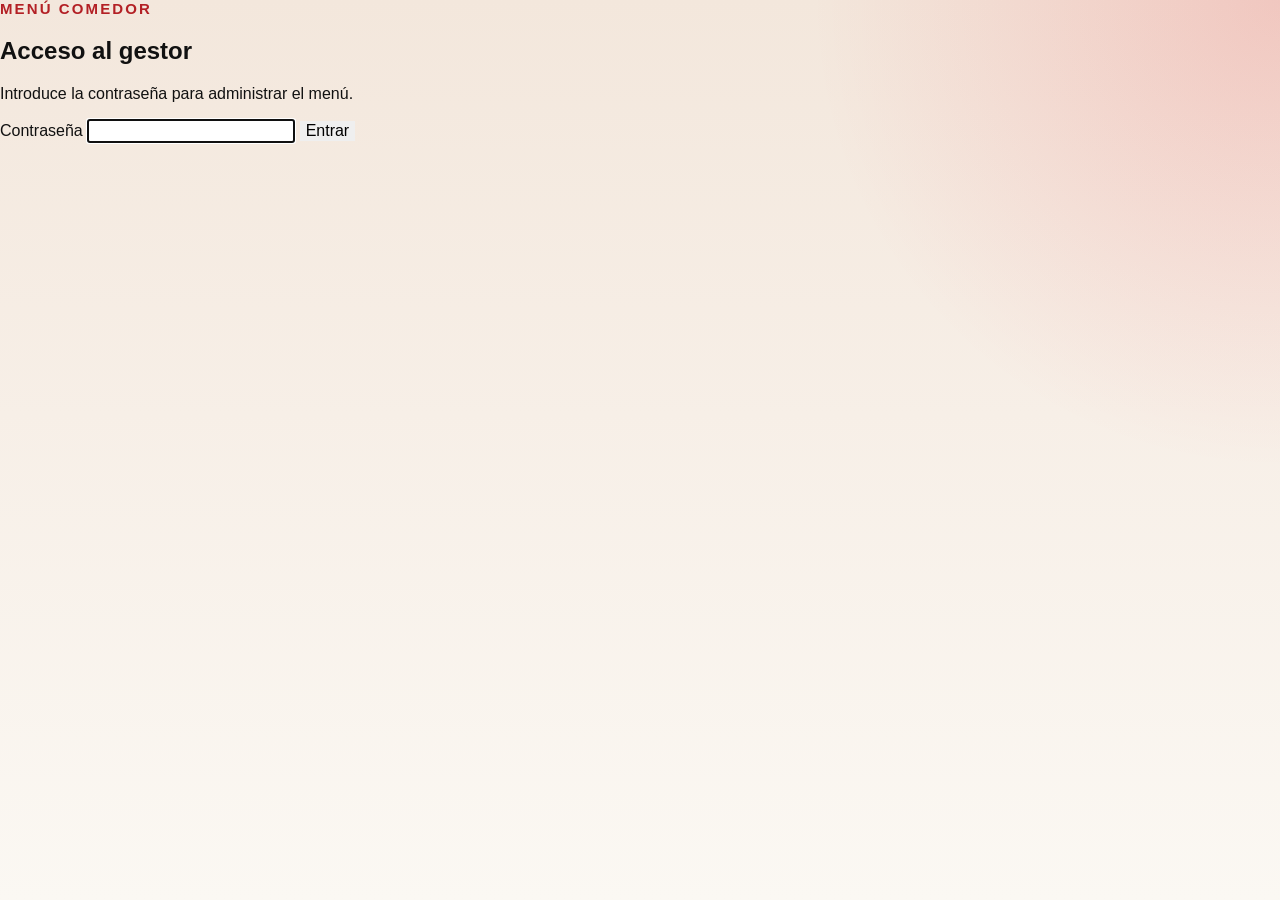
==== login.html @ afe268de "Crear login.html" ====
<!doctype html>
<html lang="es">
<head>
  <meta charset="utf-8">

  <meta
    name="viewport"
    content="width=device-width, initial-scale=1, viewport-fit=cover"
  >

  <meta name="theme-color" content="#111111">

  <title>Acceso · Gestor del menú</title>

  <link rel="stylesheet" href="style.css">
</head>

<body>

  <main class="login-page">

    <section class="login-card">

      <p class="eyebrow">
        Menú comedor
      </p>

      <h1>
        Acceso al gestor
      </h1>

      <p class="login-intro">
        Introduce la contraseña para administrar el menú.
      </p>

      <form
        id="login-form"
        class="login-form"
        autocomplete="on"
      >

        <label for="password">
          Contraseña
        </label>

        <input
          id="password"
          name="password"
          type="password"
          autocomplete="current-password"
          required
          autofocus
        >

        <button id="login-button" type="submit">
          Entrar
        </button>

        <p
          id="login-message"
          class="login-message"
          role="status"
          aria-live="polite"
        ></p>

      </form>

    </section>

  </main>

  <script>
    const form = document.getElementById("login-form");
    const button = document.getElementById("login-button");
    const message = document.getElementById("login-message");
    const password = document.getElementById("password");

    form.addEventListener("submit", async (event) => {
      event.preventDefault();

      button.disabled = true;
      button.textContent = "Comprobando…";
      message.textContent = "";
      message.className = "login-message";

      try {
        const response = await fetch("/api/login", {
          method: "POST",
          headers: {
            "Content-Type": "application/json"
          },
          credentials: "same-origin",
          body: JSON.stringify({
            password: password.value
          })
        });

        const data = await response.json().catch(() => ({}));

        if (!response.ok) {
          throw new Error(
            data.error || "La contraseña no es correcta."
          );
        }

        message.textContent = "Acceso correcto.";
        message.className = "login-message login-success";

        window.location.replace("/");

      } catch (error) {
        message.textContent =
          error.message || "No se ha podido iniciar sesión.";

        message.className = "login-message login-error";

        password.select();

      } finally {
        button.disabled = false;
        button.textContent = "Entrar";
      }
    });
  </script>

</body>
</html>
---- style.css ----
:root {
  --bg: #f7efe7;
  --card: rgba(255, 255, 255, 0.88);
  --text: #111111;
  --muted: #806f68;
  --red: #e30613;
  --border: rgba(227, 6, 19, 0.12);
  --shadow: 0 18px 50px rgba(0, 0, 0, 0.08);
  --radius: 28px;
}

* {
  box-sizing: border-box;
}

html,
body {
  margin: 0;
  padding: 0;
  min-height: 100%;
}

body {
  color: var(--text);

  font-family:
    -apple-system,
    BlinkMacSystemFont,
    "SF Pro Display",
    "Segoe UI",
    sans-serif;

  background:
    radial-gradient(
      circle at top right,
      rgba(227, 6, 19, 0.14),
      transparent 30%
    ),
    linear-gradient(
      180deg,
      #f3e7dc 0%,
      #f7efe7 46%,
      #fbf8f3 100%
    );
}

button,
input,
select,
textarea {
  font: inherit;
}

button {
  appearance: none;
  border: 0;
}

.dashboard {
  width: 100%;
  max-width: 980px;
  min-height: 100vh;

  margin: 0 auto;

  padding:
    calc(28px + env(safe-area-inset-top))
    22px
    calc(48px + env(safe-area-inset-bottom)); }

.dashboard-header {
  max-width: 720px;
  margin-bottom: 34px;
}

.eyebrow {
  margin: 0 0 8px 0;

  color: #b32025;

  font-size: 15px;
  font-weight: 900;

  letter-spacing: 0.14em;
  text-transform: uppercase;
}

.dashboard-header h1 {
  margin: 0;

  font-size: clamp(48px, 8vw, 76px);
  line-height: 0.92;

  letter-spacing: -4px;
  font-weight: 900;
}

.intro {
  max-width: 620px;

  margin: 20px 0 0 0;

  color: var(--muted);

  font-size: 20px;
  line-height: 1.45;
  font-weight: 600;
}

.dashboard-grid {
  display: grid;
  grid-template-columns: repeat(2, minmax(0, 1fr));
  gap: 20px;
}

.panel-card,
.status-card {
  background: var(--card);

  border: 1px solid var(--border);
  border-radius: var(--radius);

  box-shadow: var(--shadow);

  backdrop-filter: blur(16px);
  -webkit-backdrop-filter: blur(16px);
}

.panel-card {
  min-height: 290px;

  padding: 26px;

  display: flex;
  flex-direction: column;
  align-items: flex-start;
}

.panel-icon {
  width: 52px;
  height: 52px;

  display: grid;
  place-items: center;

  margin-bottom: 28px;

  border-radius: 17px;

  background: rgba(227, 6, 19, 0.10);
  color: var(--red);

  font-size: 28px;
  font-weight: 900;
}

.panel-card h2 {
  margin: 0 0 12px 0;

  font-size: 30px;
  line-height: 1;

  font-weight: 900;
  letter-spacing: -1px;
}

.panel-card p {
  margin: 0 0 24px 0;

  color: var(--muted);

  font-size: 17px;
  line-height: 1.5;
  font-weight: 600;
}

.panel-card button {
  margin-top: auto;

  padding: 13px 20px;

  border-radius: 999px;

  background: rgba(17, 17, 17, 0.08);
  color: var(--muted);

  font-size: 16px;
  font-weight: 850;

  cursor: not-allowed;
}

.status-card {
  margin-top: 20px;
  padding: 24px 26px;

  display: flex;
  justify-content: space-between;
  align-items: center;
  gap: 22px;
}

.status-label {
  margin: 0 0 5px 0;

  color: var(--muted);

  font-size: 13px;
  font-weight: 900;

  letter-spacing: 0.12em;
  text-transform: uppercase;
}

.status-card h2 {
  margin: 0 0 7px 0;

  font-size: 24px;
  line-height: 1.05;

  font-weight: 900;
}

.status-card p:not(.status-label) {
  margin: 0;

  color: var(--muted);

  font-size: 16px;
  line-height: 1.45;
  font-weight: 600;
}

.status-dot {
  width: 15px;
  height: 15px;

  flex: 0 0 auto;

  border-radius: 999px;

  background: #34c759;

  box-shadow: 0 0 0 7px rgba(52, 199, 89, 0.13); }

@media (max-width: 700px) {
  .dashboard {
    padding-left: 18px;
    padding-right: 18px;
  }

  .dashboard-header {
    margin-bottom: 28px;
  }

  .dashboard-header h1 {
    font-size: 56px;
    letter-spacing: -3px;
  }

  .intro {
    font-size: 18px;
  }

  .dashboard-grid {
    grid-template-columns: 1fr;
    gap: 16px;
  }

  .panel-card {
    min-height: 250px;
    padding: 22px;
  }

  .status-card {
    align-items: flex-start;
    padding: 22px;
  }
}

@media (prefers-color-scheme: dark) {
  :root {
    --bg: #111111;
    --card: rgba(28, 28, 30, 0.92);
    --text: #f5f5f7;
    --muted: #a2a2a7;
    --border: rgba(255, 255, 255, 0.07);
    --shadow: 0 18px 50px rgba(0, 0, 0, 0.36);
  }

  body {
    background:
      radial-gradient(
        circle at top right,
        rgba(227, 6, 19, 0.18),
        transparent 30%
      ),
      linear-gradient(
        180deg,
        #111111 0%,
        #151515 46%,
        #1b1b1b 100%
      );
  }

  .panel-icon {
    background: rgba(227, 6, 19, 0.17);
  }

  .panel-card button {
    background: rgba(255, 255, 255, 0.08);
  }
}
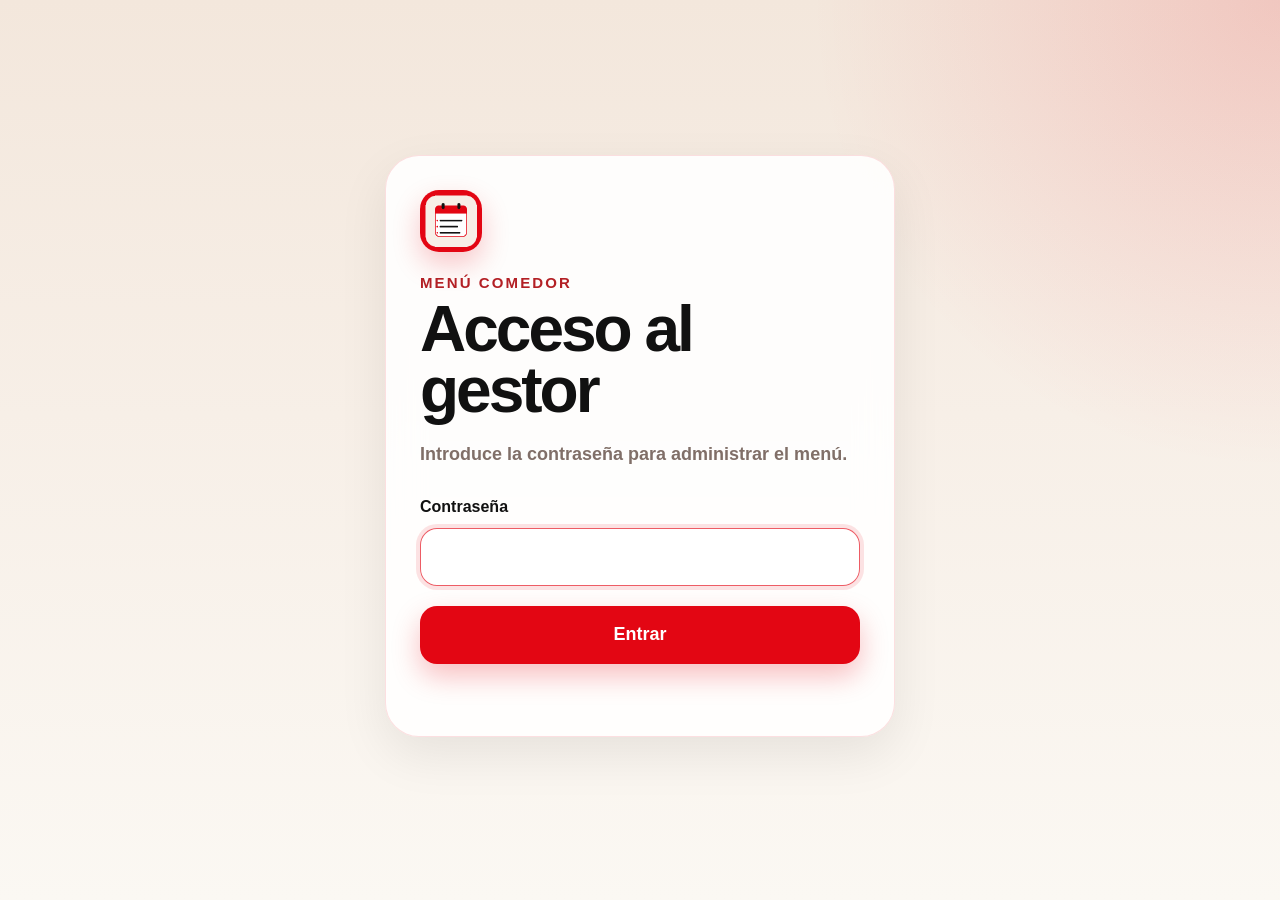
==== commit a6db61da: "v2.1 v2.1" ====
--- a/login.html
+++ b/login.html
@@ -2,46 +2,39 @@
 <html lang="es">
 <head>
   <meta charset="utf-8">
-
   <meta
     name="viewport"
     content="width=device-width, initial-scale=1, viewport-fit=cover"
   >
-
-  <meta name="theme-color" content="#111111">
+  <meta name="theme-color" content="#f7efe7">
+  <meta name="apple-mobile-web-app-capable" content="yes">
+  <meta name="apple-mobile-web-app-status-bar-style" content="default">
+  <meta name="apple-mobile-web-app-title" content="Menú Dashboard">
 
   <title>Acceso · Gestor del menú</title>
 
+  <link rel="manifest" href="manifest.webmanifest">
+  <link rel="apple-touch-icon" href="icon-192.png">
+  <link rel="icon" type="image/png" sizes="192x192" href="icon-192.png">
+  <link rel="icon" type="image/png" sizes="512x512" href="icon-512.png">
   <link rel="stylesheet" href="style.css">
 </head>
 
 <body>
+  <main class="login-page">
+    <section class="login-card">
+      <img src="icon-192.png" alt="" class="login-logo">
 
-  <main class="login-page">
+      <p class="eyebrow">Menú comedor</p>
 
-    <section class="login-card">
-
-      <p class="eyebrow">
-        Menú comedor
-      </p>
-
-      <h1>
-        Acceso al gestor
-      </h1>
+      <h1>Acceso al gestor</h1>
 
       <p class="login-intro">
         Introduce la contraseña para administrar el menú.
       </p>
 
-      <form
-        id="login-form"
-        class="login-form"
-        autocomplete="on"
-      >
-
-        <label for="password">
-          Contraseña
-        </label>
+      <form id="login-form" class="login-form" autocomplete="on">
+        <label for="password">Contraseña</label>
 
         <input
           id="password"
@@ -52,9 +45,7 @@
           autofocus
         >
 
-        <button id="login-button" type="submit">
-          Entrar
-        </button>
+        <button id="login-button" type="submit">Entrar</button>
 
         <p
           id="login-message"
@@ -62,11 +53,8 @@
           role="status"
           aria-live="polite"
         ></p>
-
       </form>
-
     </section>
-
   </main>
 
   <script>
@@ -107,21 +95,17 @@
         message.className = "login-message login-success";
 
         window.location.replace("/");
-
       } catch (error) {
         message.textContent =
           error.message || "No se ha podido iniciar sesión.";
 
         message.className = "login-message login-error";
-
         password.select();
-
       } finally {
         button.disabled = false;
         button.textContent = "Entrar";
       }
     });
   </script>
-
 </body>
-</html>+</html>
--- a/style.css
+++ b/style.css
@@ -4,7 +4,9 @@
   --text: #111111;
   --muted: #806f68;
   --red: #e30613;
+  --dark-red: #b32025;
   --border: rgba(227, 6, 19, 0.12);
+  --input-bg: rgba(255, 255, 255, 0.92);
   --shadow: 0 18px 50px rgba(0, 0, 0, 0.08);
   --radius: 28px;
 }
@@ -20,7 +22,13 @@
   min-height: 100%;
 }
 
+html {
+  background: var(--bg);
+}
+
 body {
+  min-height: 100vh;
+
   color: var(--text);
 
   font-family:
@@ -56,6 +64,14 @@
   border: 0;
 }
 
+button,
+a,
+input {
+  -webkit-tap-highlight-color: transparent;
+}
+
+/* DASHBOARD */
+
 .dashboard {
   width: 100%;
   max-width: 980px;
@@ -66,7 +82,8 @@
   padding:
     calc(28px + env(safe-area-inset-top))
     22px
-    calc(48px + env(safe-area-inset-bottom)); }
+    calc(48px + env(safe-area-inset-bottom));
+}
 
 .dashboard-header {
   max-width: 720px;
@@ -76,7 +93,7 @@
 .eyebrow {
   margin: 0 0 8px 0;
 
-  color: #b32025;
+  color: var(--dark-red);
 
   font-size: 15px;
   font-weight: 900;
@@ -241,7 +258,179 @@
 
   background: #34c759;
 
-  box-shadow: 0 0 0 7px rgba(52, 199, 89, 0.13); }
+  box-shadow: 0 0 0 7px rgba(52, 199, 89, 0.13);
+}
+
+.status-loading {
+  background: #ff9f0a;
+  box-shadow: 0 0 0 7px rgba(255, 159, 10, 0.14);
+}
+
+.status-success {
+  background: #34c759;
+  box-shadow: 0 0 0 7px rgba(52, 199, 89, 0.13);
+}
+
+.status-error {
+  background: #ff3b30;
+  box-shadow: 0 0 0 7px rgba(255, 59, 48, 0.13);
+}
+
+/* LOGIN */
+
+.login-page {
+  width: 100%;
+  min-height: 100vh;
+
+  display: grid;
+  place-items: center;
+
+  padding:
+    calc(24px + env(safe-area-inset-top))
+    20px
+    calc(32px + env(safe-area-inset-bottom));
+}
+
+.login-card {
+  width: 100%;
+  max-width: 510px;
+
+  padding: 34px;
+
+  background: var(--card);
+
+  border: 1px solid var(--border);
+  border-radius: 34px;
+
+  box-shadow: var(--shadow);
+
+  backdrop-filter: blur(18px);
+  -webkit-backdrop-filter: blur(18px);
+}
+
+.login-card h1 {
+  margin: 0;
+
+  max-width: 430px;
+
+  font-size: clamp(42px, 8vw, 64px);
+  line-height: 0.95;
+
+  letter-spacing: -3px;
+  font-weight: 900;
+}
+
+.login-intro {
+  margin: 20px 0 30px 0;
+
+  color: var(--muted);
+
+  font-size: 18px;
+  line-height: 1.5;
+  font-weight: 600;
+}
+
+.login-form {
+  display: flex;
+  flex-direction: column;
+  gap: 12px;
+}
+
+.login-form label {
+  color: var(--text);
+
+  font-size: 16px;
+  font-weight: 850;
+}
+
+.login-form input {
+  width: 100%;
+  min-height: 58px;
+
+  padding: 0 18px;
+
+  color: var(--text);
+  background: var(--input-bg);
+
+  border: 1px solid rgba(17, 17, 17, 0.10);
+  border-radius: 17px;
+
+  outline: none;
+
+  font-size: 18px;
+  font-weight: 650;
+
+  box-shadow:
+    inset 0 1px 0 rgba(255, 255, 255, 0.60);
+
+  transition:
+    border-color 0.16s ease,
+    box-shadow 0.16s ease,
+    background 0.16s ease;
+}
+
+.login-form input:focus {
+  border-color: rgba(227, 6, 19, 0.65);
+
+  box-shadow:
+    0 0 0 4px rgba(227, 6, 19, 0.11),
+    inset 0 1px 0 rgba(255, 255, 255, 0.60);
+}
+
+.login-form button {
+  width: 100%;
+  min-height: 58px;
+
+  margin-top: 8px;
+  padding: 0 22px;
+
+  border-radius: 17px;
+
+  background: var(--red);
+  color: white;
+
+  font-size: 18px;
+  font-weight: 900;
+
+  box-shadow: 0 12px 28px rgba(227, 6, 19, 0.26);
+
+  cursor: pointer;
+
+  transition:
+    transform 0.14s ease,
+    opacity 0.14s ease,
+    box-shadow 0.14s ease;
+}
+
+.login-form button:active {
+  transform: scale(0.985);
+}
+
+.login-form button:disabled {
+  opacity: 0.65;
+  cursor: wait;
+  box-shadow: none;
+}
+
+.login-message {
+  min-height: 22px;
+
+  margin: 4px 0 0 0;
+
+  font-size: 15px;
+  line-height: 1.4;
+  font-weight: 750;
+}
+
+.login-error {
+  color: #c62828;
+}
+
+.login-success {
+  color: #218739;
+}
+
+/* MÓVIL */
 
 @media (max-width: 700px) {
   .dashboard {
@@ -276,7 +465,53 @@
     align-items: flex-start;
     padding: 22px;
   }
-}
+
+  .login-page {
+    align-items: center;
+
+    padding-left: 16px;
+    padding-right: 16px;
+  }
+
+  .login-card {
+    padding: 28px 22px;
+    border-radius: 30px;
+  }
+
+  .login-card h1 {
+    font-size: 48px;
+    letter-spacing: -2.6px;
+  }
+
+  .login-intro {
+    margin-top: 18px;
+    margin-bottom: 26px;
+    font-size: 17px;
+  }
+
+  .login-form input,
+  .login-form button {
+    min-height: 56px;
+  }
+}
+
+/* PANTALLAS MUY PEQUEÑAS */
+
+@media (max-width: 390px) {
+  .dashboard-header h1 {
+    font-size: 50px;
+  }
+
+  .login-card {
+    padding: 25px 19px;
+  }
+
+  .login-card h1 {
+    font-size: 43px;
+  }
+}
+
+/* MODO OSCURO */
 
 @media (prefers-color-scheme: dark) {
   :root {
@@ -285,6 +520,7 @@
     --text: #f5f5f7;
     --muted: #a2a2a7;
     --border: rgba(255, 255, 255, 0.07);
+    --input-bg: rgba(44, 44, 46, 0.94);
     --shadow: 0 18px 50px rgba(0, 0, 0, 0.36);
   }
 
@@ -310,4 +546,288 @@
   .panel-card button {
     background: rgba(255, 255, 255, 0.08);
   }
-}
+
+  .login-form input {
+    border-color: rgba(255, 255, 255, 0.09);
+
+    box-shadow:
+      inset 0 1px 0 rgba(255, 255, 255, 0.035);
+  }
+
+  .login-form input:focus {
+    border-color: rgba(255, 91, 99, 0.72);
+
+    box-shadow:
+      0 0 0 4px rgba(227, 6, 19, 0.16);
+  }
+
+  .login-error {
+    color: #ff6961;
+  }
+
+  .login-success {
+    color: #5ed276;
+  }
+}
+/* BARRA SUPERIOR */
+
+.app-toolbar {
+  display: flex;
+  align-items: center;
+  justify-content: space-between;
+  gap: 16px;
+  margin-bottom: 30px;
+}
+
+.app-identity {
+  display: flex;
+  align-items: center;
+  gap: 11px;
+  min-width: 0;
+  color: var(--text);
+  font-size: 15px;
+  font-weight: 850;
+}
+
+.app-mark {
+  width: 38px;
+  height: 38px;
+  flex: 0 0 auto;
+  border-radius: 12px;
+  box-shadow: 0 8px 22px rgba(227, 6, 19, 0.18);
+}
+
+.logout-button,
+.back-button {
+  appearance: none;
+  border: 1px solid rgba(227, 6, 19, 0.18);
+  border-radius: 999px;
+  background: rgba(227, 6, 19, 0.09);
+  color: var(--red);
+  padding: 11px 18px;
+  font-size: 15px;
+  font-weight: 850;
+  cursor: pointer;
+  transition: transform 0.14s ease, background 0.14s ease, opacity 0.14s ease;
+}
+
+.logout-button:active,
+.back-button:active {
+  transform: scale(0.98);
+}
+
+.logout-button:disabled {
+  opacity: 0.6;
+  cursor: wait;
+}
+
+.primary-action {
+  background: var(--red) !important;
+  color: white !important;
+  box-shadow: 0 10px 24px rgba(227, 6, 19, 0.24);
+  cursor: pointer !important;
+}
+
+/* EDITOR */
+
+.editor-view {
+  width: 100%;
+}
+
+.editor-header {
+  max-width: 760px;
+  margin-bottom: 26px;
+}
+
+.editor-header .back-button {
+  margin-bottom: 24px;
+}
+
+.editor-header h1 {
+  margin: 0;
+  font-size: clamp(46px, 8vw, 72px);
+  line-height: 0.94;
+  letter-spacing: -3.5px;
+  font-weight: 900;
+}
+
+.editor-selector-card,
+.editor-day-card {
+  background: var(--card);
+  border: 1px solid var(--border);
+  border-radius: var(--radius);
+  box-shadow: var(--shadow);
+  backdrop-filter: blur(16px);
+  -webkit-backdrop-filter: blur(16px);
+}
+
+.editor-selector-card {
+  padding: 22px;
+  margin-bottom: 18px;
+}
+
+.editor-selector-card label {
+  display: block;
+  margin-bottom: 10px;
+  color: var(--text);
+  font-size: 16px;
+  font-weight: 850;
+}
+
+.editor-selector-card select {
+  width: 100%;
+  min-height: 56px;
+  padding: 0 46px 0 17px;
+  color: var(--text);
+  background: var(--input-bg);
+  border: 1px solid rgba(17, 17, 17, 0.10);
+  border-radius: 17px;
+  outline: none;
+  font-size: 17px;
+  font-weight: 700;
+}
+
+.editor-day-card {
+  padding: 26px;
+}
+
+.editor-day-header {
+  display: flex;
+  align-items: flex-start;
+  justify-content: space-between;
+  gap: 18px;
+  margin-bottom: 28px;
+}
+
+.editor-day-header h2 {
+  margin: 0;
+  font-size: clamp(28px, 5vw, 42px);
+  line-height: 1;
+  letter-spacing: -1.7px;
+  font-weight: 900;
+}
+
+.read-only-badge {
+  flex: 0 0 auto;
+  padding: 9px 12px;
+  border-radius: 999px;
+  background: rgba(17, 17, 17, 0.07);
+  color: var(--muted);
+  font-size: 13px;
+  font-weight: 850;
+}
+
+.editor-group + .editor-group {
+  margin-top: 26px;
+}
+
+.editor-group h3 {
+  margin: 0 0 11px 0;
+  font-size: 23px;
+  line-height: 1.1;
+  font-weight: 900;
+  letter-spacing: -0.6px;
+}
+
+.editor-list {
+  display: grid;
+  gap: 9px;
+}
+
+.editor-item {
+  width: 100%;
+  min-height: 52px;
+  padding: 13px 15px;
+  color: var(--text);
+  background: var(--input-bg);
+  border: 1px solid rgba(17, 17, 17, 0.09);
+  border-radius: 15px;
+  outline: none;
+  font-size: 17px;
+  font-weight: 650;
+  text-overflow: ellipsis;
+}
+
+.editor-empty-list {
+  margin: 0;
+  color: var(--muted);
+  font-size: 15px;
+  font-weight: 650;
+}
+
+.editor-note {
+  margin: 28px 0 0 0;
+  padding-top: 20px;
+  border-top: 1px solid var(--border);
+  color: var(--muted);
+  font-size: 14px;
+  line-height: 1.5;
+  font-weight: 650;
+}
+
+/* ICONO LOGIN */
+
+.login-logo {
+  width: 62px;
+  height: 62px;
+  display: block;
+  margin-bottom: 22px;
+  border-radius: 19px;
+  box-shadow: 0 12px 28px rgba(227, 6, 19, 0.22);
+}
+
+@media (max-width: 700px) {
+  .app-toolbar {
+    margin-bottom: 26px;
+  }
+
+  .app-identity span {
+    display: none;
+  }
+
+  .app-mark {
+    width: 42px;
+    height: 42px;
+    border-radius: 13px;
+  }
+
+  .editor-header h1 {
+    font-size: 52px;
+    letter-spacing: -3px;
+  }
+
+  .editor-day-card {
+    padding: 22px;
+  }
+
+  .editor-day-header {
+    flex-direction: column;
+    gap: 12px;
+  }
+
+  .read-only-badge {
+    align-self: flex-start;
+  }
+
+  .editor-item {
+    font-size: 16px;
+  }
+}
+
+@media (prefers-color-scheme: dark) {
+  .logout-button,
+  .back-button {
+    background: rgba(227, 6, 19, 0.16);
+    color: #ff5b63;
+    border-color: rgba(227, 6, 19, 0.25);
+  }
+
+  .read-only-badge {
+    background: rgba(255, 255, 255, 0.08);
+  }
+
+  .editor-selector-card select,
+  .editor-item {
+    border-color: rgba(255, 255, 255, 0.08);
+  }
+}
